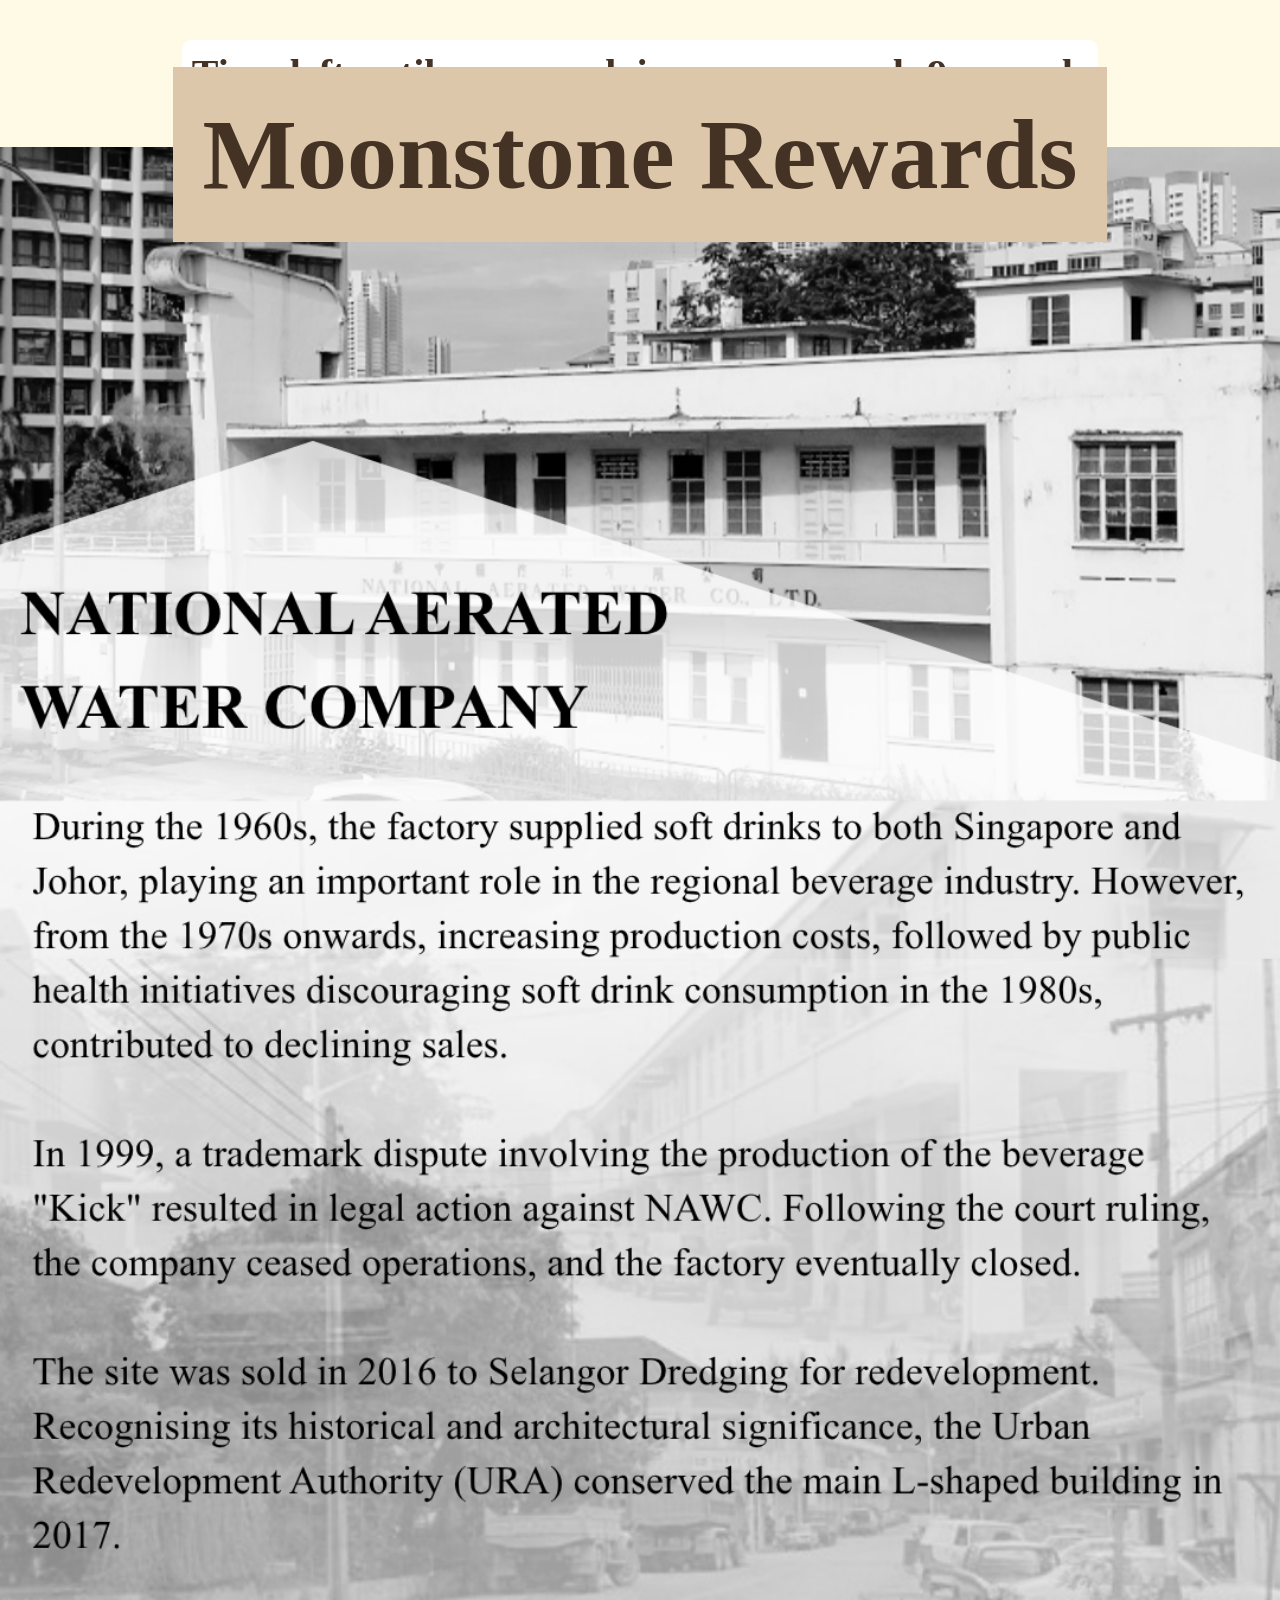
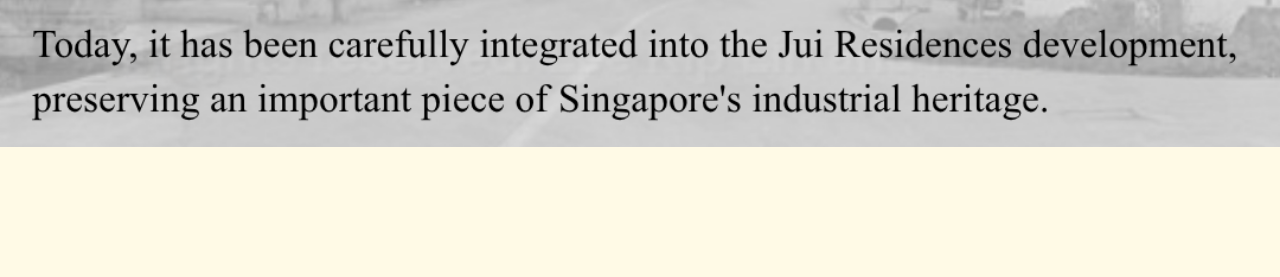
==== nationalaerated.html @ 7417dfd0 "update to js code and styling css which adds a conutdown timer for when the user can get their rewar" ====
<!DOCTYPE html>
<html lang="en">
<head>
    <meta charset="UTF-8">
    <title>Moonstone Rewards</title>
    <link rel="stylesheet" href="style.css">

</head>
<body>
    <h1>Moonstone Rewards</h1>
    <p id="timeLeft">Time left until you can claim your reward: </p>
    <img id="moonstoneAd" src="posters/NationalAerated.png" alt="Moonstone" width=100% height=auto>
    
    <button id="claimRewardButton" style="display: none;">Claim Reward</button>
    <p id="rewardMessage"></p>
</body>
<script src="script.js"></script>
---- style.css ----
body {
    display: flex;
    flex-direction: column;
    min-height: 100vh;
    margin: 0;
    color: rgb(68, 51, 36);
    background-color: rgb(255, 250, 230);
    text-align: center;
    justify-content: center;
    align-items: center;
    font-size: 50px;
}

h1{
    background-color: rgb(221, 199, 171);
    padding: 30px;
    position: fixed;
    top: 0;
}

img {
    max-width: 100%;
    height: auto;
    margin-bottom: 30px;
}

#claimRewardButton {
    font-size: 40px;
    font-weight: bold;
    color: rgb(68, 51, 36);
    border-radius: 10px;
    background: #fff;
    padding: 20px;
    display: inline-block;
}
#timeLeft {
    font-size: 40px;
    font-weight: bold;
    color: rgb(68, 51, 36);
    border-radius: 10px;
    background: #fff;
    padding: 10px;
    display: inline-block;
}
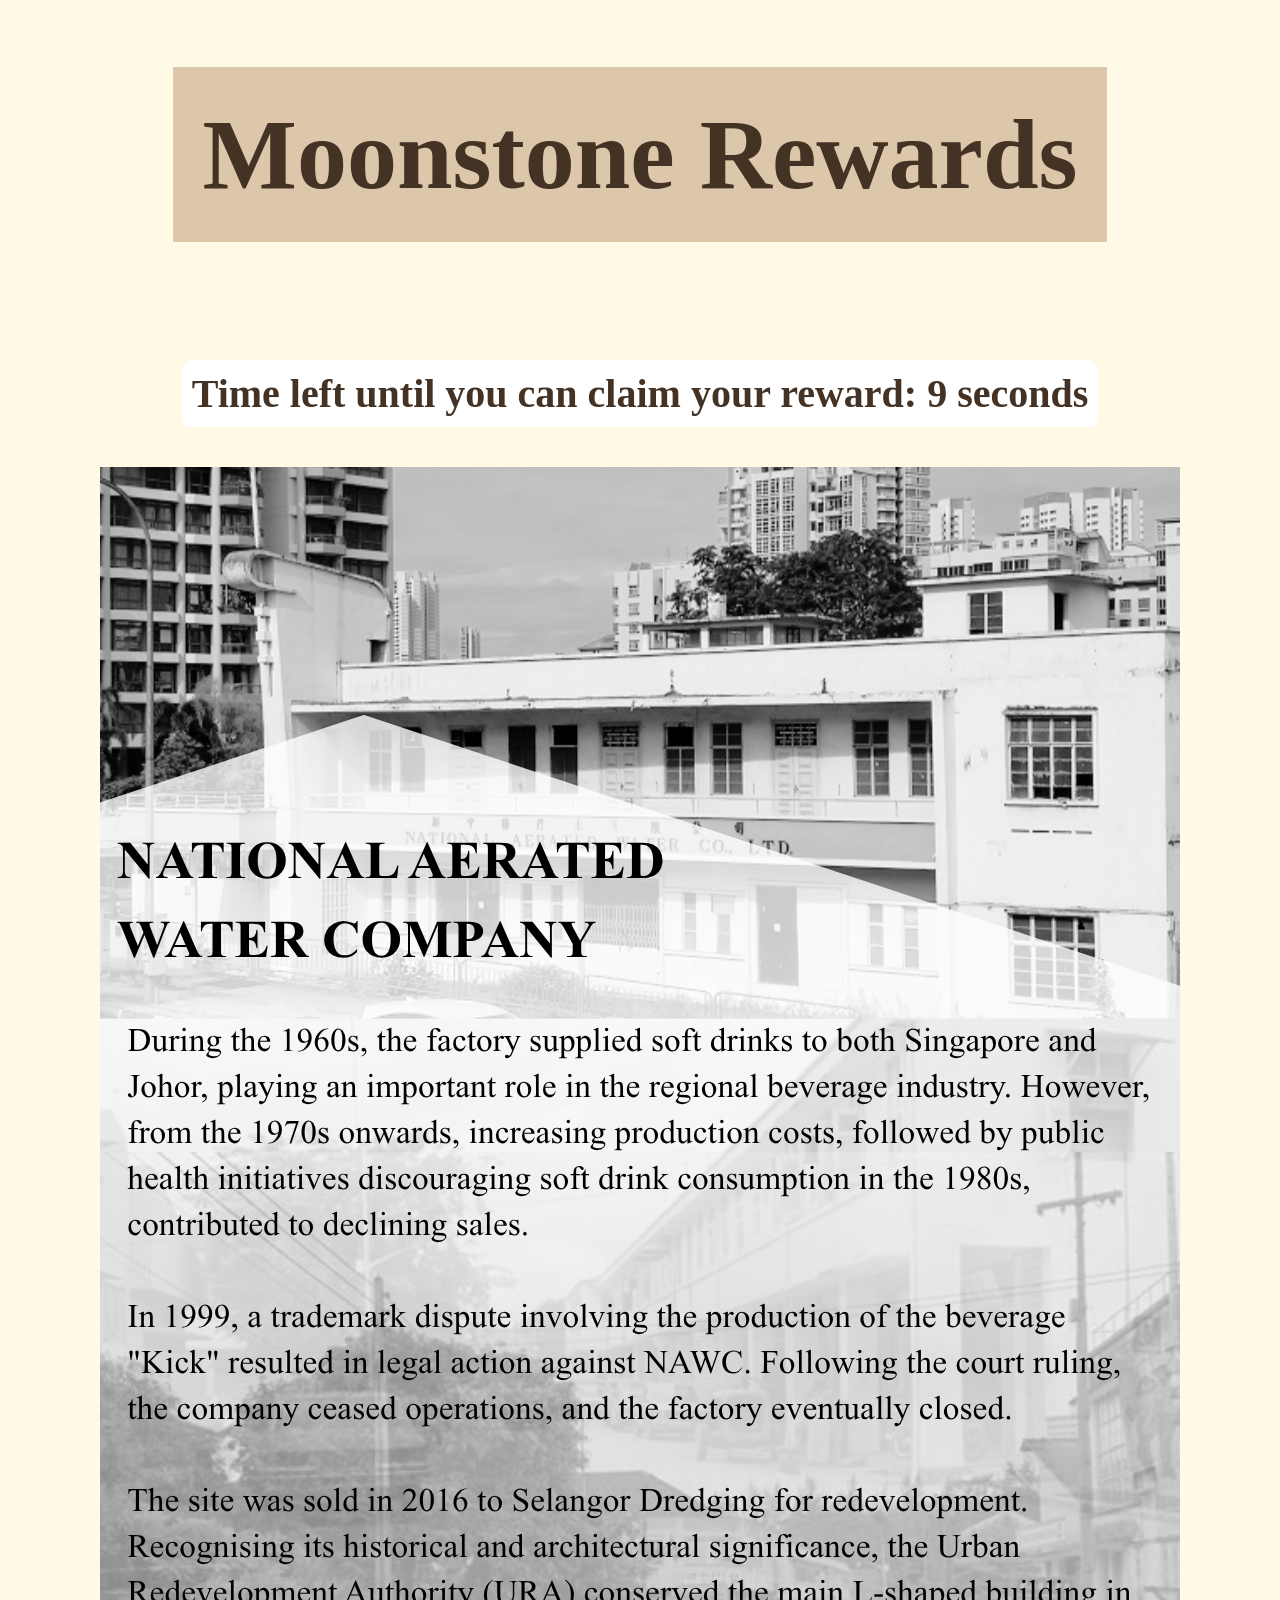
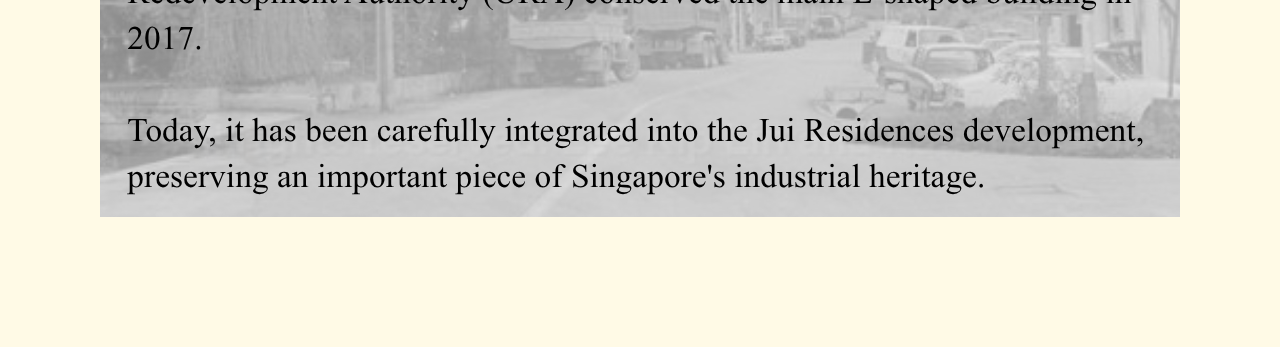
==== commit 8e1baec4: "fixed header blocking text" ====
--- a/nationalaerated.html
+++ b/nationalaerated.html
@@ -8,10 +8,12 @@
 </head>
 <body>
     <h1>Moonstone Rewards</h1>
-    <p id="timeLeft">Time left until you can claim your reward: </p>
-    <img id="moonstoneAd" src="posters/NationalAerated.png" alt="Moonstone" width=100% height=auto>
-    
-    <button id="claimRewardButton" style="display: none;">Claim Reward</button>
-    <p id="rewardMessage"></p>
+    <div id="rewardContainer">
+        <p id="timeLeft">Time left until you can claim your reward: </p>
+        <img id="moonstoneAd" src="posters/NationalAerated.png" alt="Moonstone" width=100% height=auto>
+        
+        <button id="claimRewardButton" style="display: none;">Claim Reward</button>
+        <p id="rewardMessage"></p>
+    </div>
 </body>
 <script src="script.js"></script>
--- a/style.css
+++ b/style.css
@@ -11,6 +11,13 @@
     font-size: 50px;
 }
 
+#rewardContainer {
+    margin-top: 25%;
+    display: flex;
+    flex-direction: column;
+    align-items: center;
+    justify-content: center;
+}
 h1{
     background-color: rgb(221, 199, 171);
     padding: 30px;
